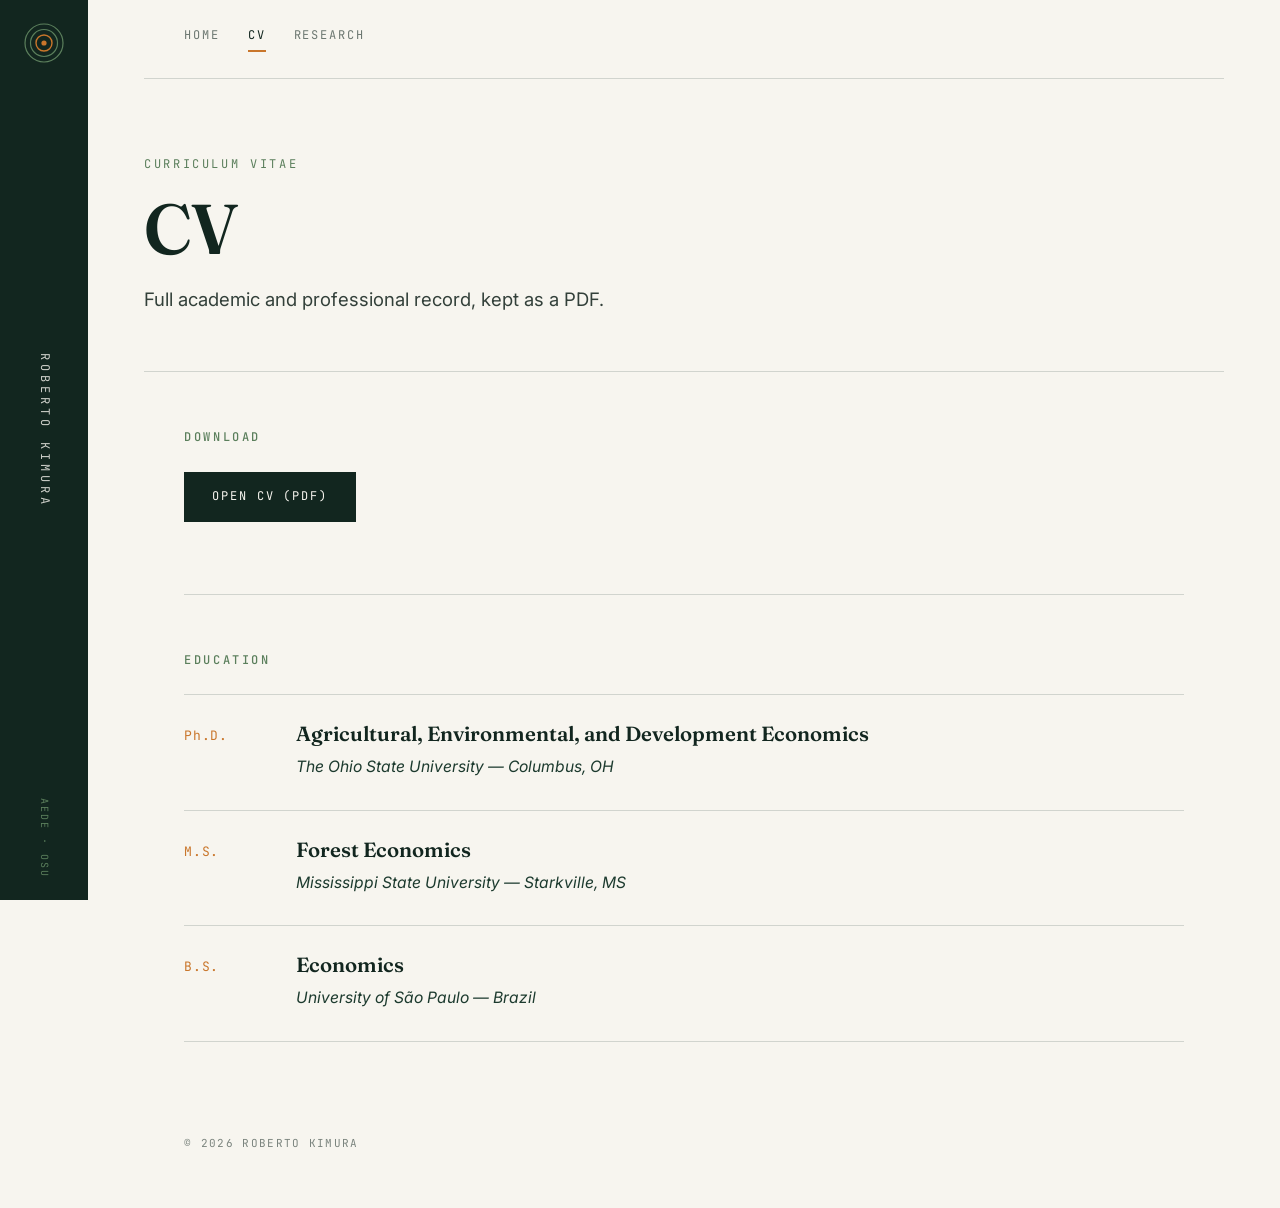
==== cv.html @ 8d96b1d3 "Add files via upload" ====
<!DOCTYPE html>
<html lang="en">
<head>
<meta charset="utf-8">
<meta name="viewport" content="width=device-width, initial-scale=1">
<title>Roberto Kimura — CV</title>
<meta name="description" content="Curriculum vitae of Roberto Kimura.">
<link rel="preconnect" href="https://fonts.googleapis.com">
<link rel="preconnect" href="https://fonts.gstatic.com" crossorigin>
<link href="https://fonts.googleapis.com/css2?family=Fraunces:ital,opsz,wght@0,9..144,500;0,9..144,600;1,9..144,600&family=Inter:wght@400;500&family=JetBrains+Mono:wght@400;500&display=swap" rel="stylesheet">
<link rel="stylesheet" href="style.css">
</head>
<body>

<aside class="rail">
  <svg class="mark" viewBox="0 0 42 42" aria-hidden="true" fill="none">
    <circle cx="21" cy="21" r="19" stroke="#5b7f5c" stroke-width="1.2"/>
    <circle cx="21" cy="21" r="13.5" stroke="#5b7f5c" stroke-width="1.2"/>
    <circle cx="21" cy="21" r="8" stroke="#c9762b" stroke-width="1.4"/>
    <circle cx="21" cy="21" r="2.6" fill="#c9762b"/>
  </svg>
  <span class="vname">Roberto Kimura</span>
  <span class="tick">AEDE · OSU</span>
</aside>

<div class="shell">
  <nav class="top">
    <a href="index.html">Home</a>
    <a href="cv.html" aria-current="page">CV</a>
    <a href="research.html">Research</a>
  </nav>

  <header class="hero wrap">
    <p class="eyebrow">Curriculum vitae</p>
    <h1>CV</h1>
    <p class="lede">Full academic and professional record, kept as a PDF.</p>
  </header>

  <main class="wrap">
    <section>
      <h2>Download</h2>
      <p><a class="cta" href="https://drive.google.com/file/d/1e--mwW4IkMsAcCfAhC7T5F5t-X1VzsdW/view?usp=drive_link">Open CV (PDF)</a></p>
    </section>

    <section>
      <h2>Education</h2>
      <div class="paper">
        <div class="year">Ph.D.</div>
        <div>
          <h3>Agricultural, Environmental, and Development Economics</h3>
          <p class="venue">The Ohio State University — Columbus, OH</p>
        </div>
      </div>
      <div class="paper">
        <div class="year">M.S.</div>
        <div>
          <h3>Forest Economics</h3>
          <p class="venue">Mississippi State University — Starkville, MS</p>
        </div>
      </div>
      <div class="paper">
        <div class="year">B.S.</div>
        <div>
          <h3>Economics</h3>
          <p class="venue">University of São Paulo — Brazil</p>
        </div>
      </div>
    </section>

    <footer>© <span id="y">2026</span> Roberto Kimura</footer>
  </main>
</div>
<script>document.getElementById('y').textContent=new Date().getFullYear()</script>
</body>
</html>
---- style.css ----
:root{
  --pine:#12261f;
  --pine-soft:#1c3a2e;
  --paper:#f7f5ef;
  --paper-dim:#ece8dc;
  --moss:#5b7f5c;
  --amber:#c9762b;
  --ink:#1b1b18;
  --rule:rgba(18,38,31,.16);
  --maxw:1080px;
}

*{box-sizing:border-box}
html{scroll-behavior:smooth}
body{
  margin:0;
  background:var(--paper);
  color:var(--ink);
  font-family:"Inter",system-ui,-apple-system,"Segoe UI",sans-serif;
  font-size:17px;
  line-height:1.65;
  -webkit-font-smoothing:antialiased;
}

a{color:var(--pine);text-decoration:none;border-bottom:1px solid var(--amber)}
a:hover{color:var(--amber)}
a:focus-visible,button:focus-visible{outline:2px solid var(--amber);outline-offset:3px}

/* ---------- rail ---------- */
.rail{
  position:fixed;top:0;left:0;height:100vh;width:88px;
  background:var(--pine);color:var(--paper);
  display:flex;flex-direction:column;align-items:center;
  justify-content:space-between;padding:22px 0;z-index:20;
}
.rail .mark{width:42px;height:42px;display:block}
.rail .vname{
  writing-mode:vertical-rl;text-orientation:mixed;
  font-family:"JetBrains Mono",ui-monospace,monospace;
  font-size:12px;letter-spacing:.34em;text-transform:uppercase;
  color:var(--paper);opacity:.82;
}
.rail .tick{
  font-family:"JetBrains Mono",monospace;font-size:10px;
  letter-spacing:.2em;color:var(--moss);
  writing-mode:vertical-rl;
}

/* ---------- shell ---------- */
.shell{margin-left:88px}
.wrap{max-width:var(--maxw);margin:0 auto;padding:0 40px}

nav.top{
  display:flex;gap:28px;align-items:baseline;
  padding:26px 40px;max-width:var(--maxw);margin:0 auto;
  border-bottom:1px solid var(--rule);
}
nav.top a{
  border:0;font-family:"JetBrains Mono",monospace;
  font-size:12px;letter-spacing:.16em;text-transform:uppercase;
  color:var(--pine);opacity:.6;padding-bottom:4px;
}
nav.top a:hover{opacity:1}
nav.top a[aria-current="page"]{
  opacity:1;border-bottom:2px solid var(--amber);
}

/* ---------- hero ---------- */
.hero{padding:76px 0 56px;border-bottom:1px solid var(--rule)}
.eyebrow{
  font-family:"JetBrains Mono",monospace;font-size:12px;
  letter-spacing:.22em;text-transform:uppercase;color:var(--moss);
  margin:0 0 18px;
}
h1{
  font-family:"Fraunces","Iowan Old Style",Georgia,serif;
  font-weight:600;font-size:clamp(2.6rem,7vw,4.4rem);
  line-height:1.02;letter-spacing:-.02em;margin:0 0 20px;
  color:var(--pine);
}
h1 em{font-style:italic;color:var(--amber)}
.lede{
  font-size:1.16rem;max-width:60ch;margin:0;color:#33403a;
}

/* ---------- sections ---------- */
section{padding:56px 0;border-bottom:1px solid var(--rule)}
section:last-of-type{border-bottom:0}
h2{
  font-family:"JetBrains Mono",monospace;
  font-size:12px;letter-spacing:.22em;text-transform:uppercase;
  color:var(--moss);font-weight:500;margin:0 0 24px;
}
h3{
  font-family:"Fraunces",Georgia,serif;font-weight:600;
  font-size:1.28rem;line-height:1.3;margin:0 0 6px;color:var(--pine);
}
p{margin:0 0 16px;max-width:68ch}

.cols{display:grid;grid-template-columns:1fr 1fr;gap:48px;align-items:start}

.interests{list-style:none;margin:0;padding:0}
.interests li{
  padding:13px 0;border-top:1px solid var(--rule);
  display:flex;gap:16px;align-items:baseline;
}
.interests li:last-child{border-bottom:1px solid var(--rule)}
.interests .n{
  font-family:"JetBrains Mono",monospace;font-size:11px;
  color:var(--amber);letter-spacing:.1em;
}

/* ---------- papers ---------- */
.paper{
  padding:26px 0;border-top:1px solid var(--rule);
  display:grid;grid-template-columns:88px 1fr;gap:24px;
}
.paper:last-child{border-bottom:1px solid var(--rule)}
.paper .year{
  font-family:"JetBrains Mono",monospace;font-size:13px;
  color:var(--amber);letter-spacing:.06em;padding-top:4px;
}
.paper .venue{
  font-style:italic;color:var(--pine-soft);margin:0 0 4px;font-size:.98rem;
}
.paper .who{
  font-size:.93rem;color:#5c6660;margin:0;
}
.status{
  display:inline-block;font-family:"JetBrains Mono",monospace;
  font-size:10px;letter-spacing:.14em;text-transform:uppercase;
  color:var(--moss);border:1px solid var(--moss);
  padding:2px 8px;border-radius:2px;margin-top:8px;
}

/* ---------- links ---------- */
.profiles{display:flex;flex-wrap:wrap;gap:10px;margin-top:8px}
.profiles a{
  border:1px solid var(--rule);border-radius:2px;
  padding:9px 16px;font-family:"JetBrains Mono",monospace;
  font-size:12px;letter-spacing:.1em;text-transform:uppercase;
  background:transparent;transition:background .18s,color .18s,border-color .18s;
}
.profiles a:hover{background:var(--pine);color:var(--paper);border-color:var(--pine)}

.cta{
  display:inline-block;background:var(--pine);color:var(--paper);
  border:0;padding:15px 28px;font-family:"JetBrains Mono",monospace;
  font-size:12px;letter-spacing:.16em;text-transform:uppercase;
  transition:background .18s;
}
.cta:hover{background:var(--amber);color:var(--paper)}

footer{
  padding:36px 0 56px;font-family:"JetBrains Mono",monospace;
  font-size:11px;letter-spacing:.12em;text-transform:uppercase;color:#7b847e;
}

@media(max-width:820px){
  .rail{width:100%;height:56px;flex-direction:row;padding:0 18px;justify-content:flex-start;gap:16px}
  .rail .vname{writing-mode:horizontal-tb;font-size:11px}
  .rail .tick{display:none}
  .rail .mark{width:28px;height:28px}
  .shell{margin-left:0;padding-top:56px}
  .wrap,nav.top{padding-left:22px;padding-right:22px}
  nav.top{gap:18px;flex-wrap:wrap}
  .cols{grid-template-columns:1fr;gap:32px}
  .paper{grid-template-columns:1fr;gap:6px}
}

@media(prefers-reduced-motion:reduce){
  *{animation:none!important;transition:none!important}
  html{scroll-behavior:auto}
}
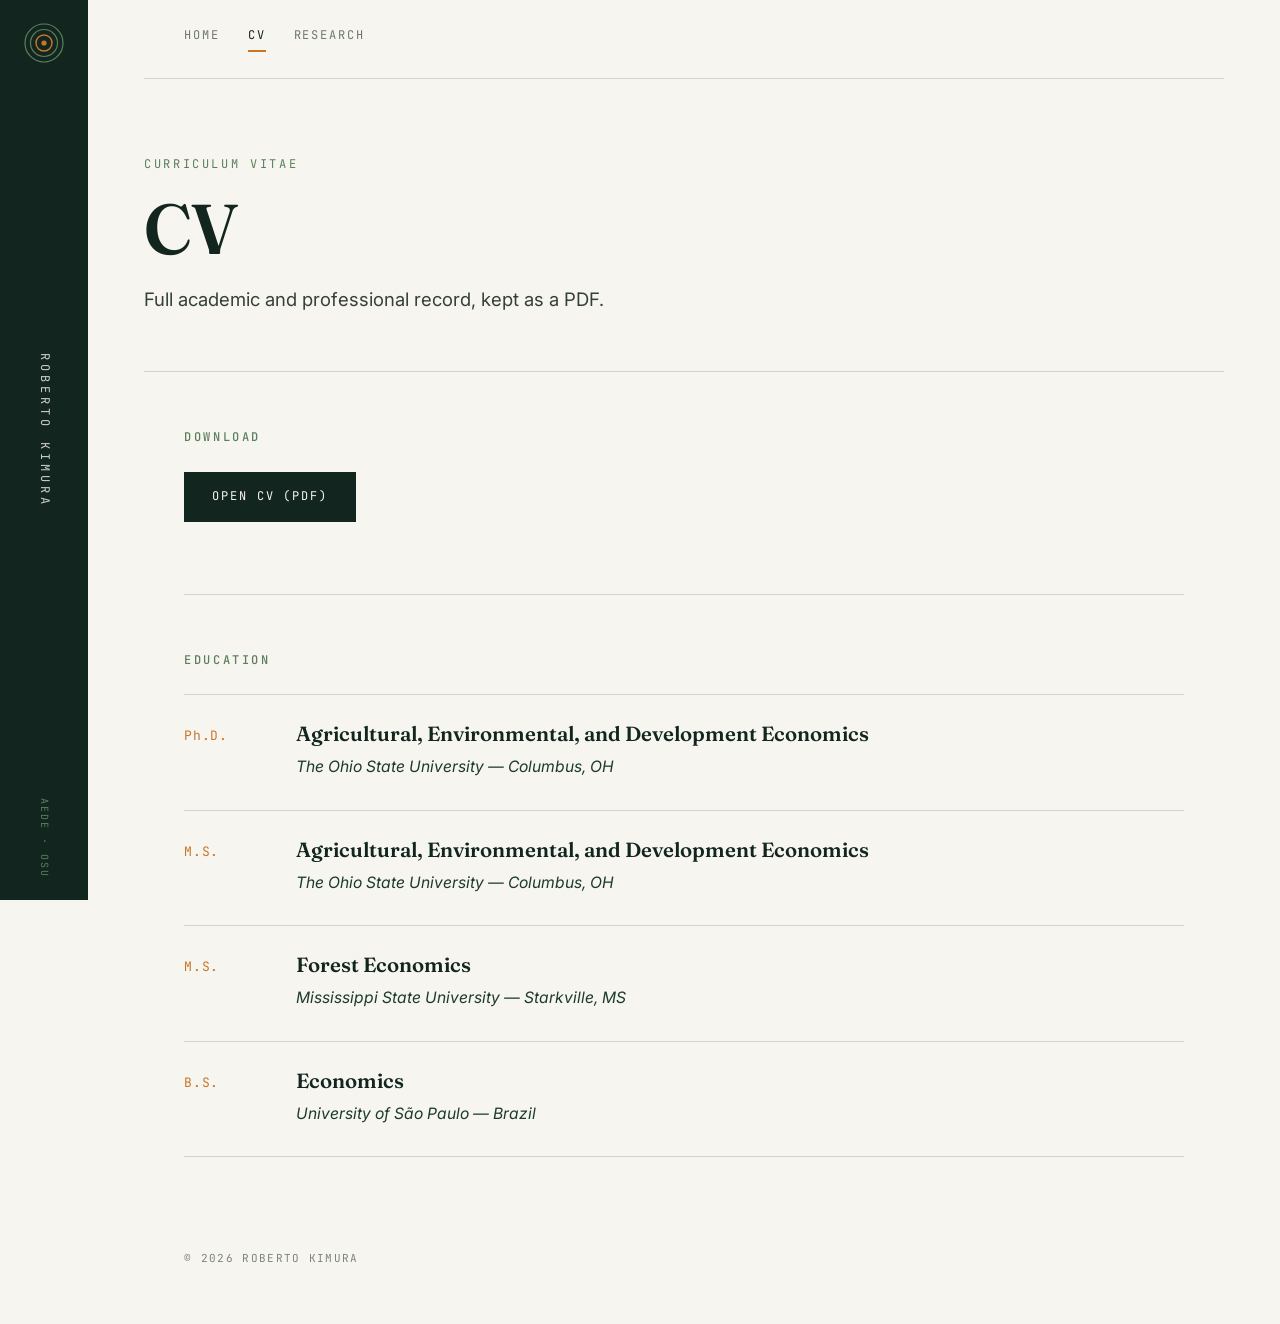
==== commit 22672dfc: "Update cv.html" ====
--- a/cv.html
+++ b/cv.html
@@ -54,6 +54,13 @@
       <div class="paper">
         <div class="year">M.S.</div>
         <div>
+          <h3>Agricultural, Environmental, and Development Economics</h3>
+          <p class="venue">The Ohio State University — Columbus, OH</p>
+        </div>
+      </div>
+      <div class="paper">
+        <div class="year">M.S.</div>
+        <div>
           <h3>Forest Economics</h3>
           <p class="venue">Mississippi State University — Starkville, MS</p>
         </div>
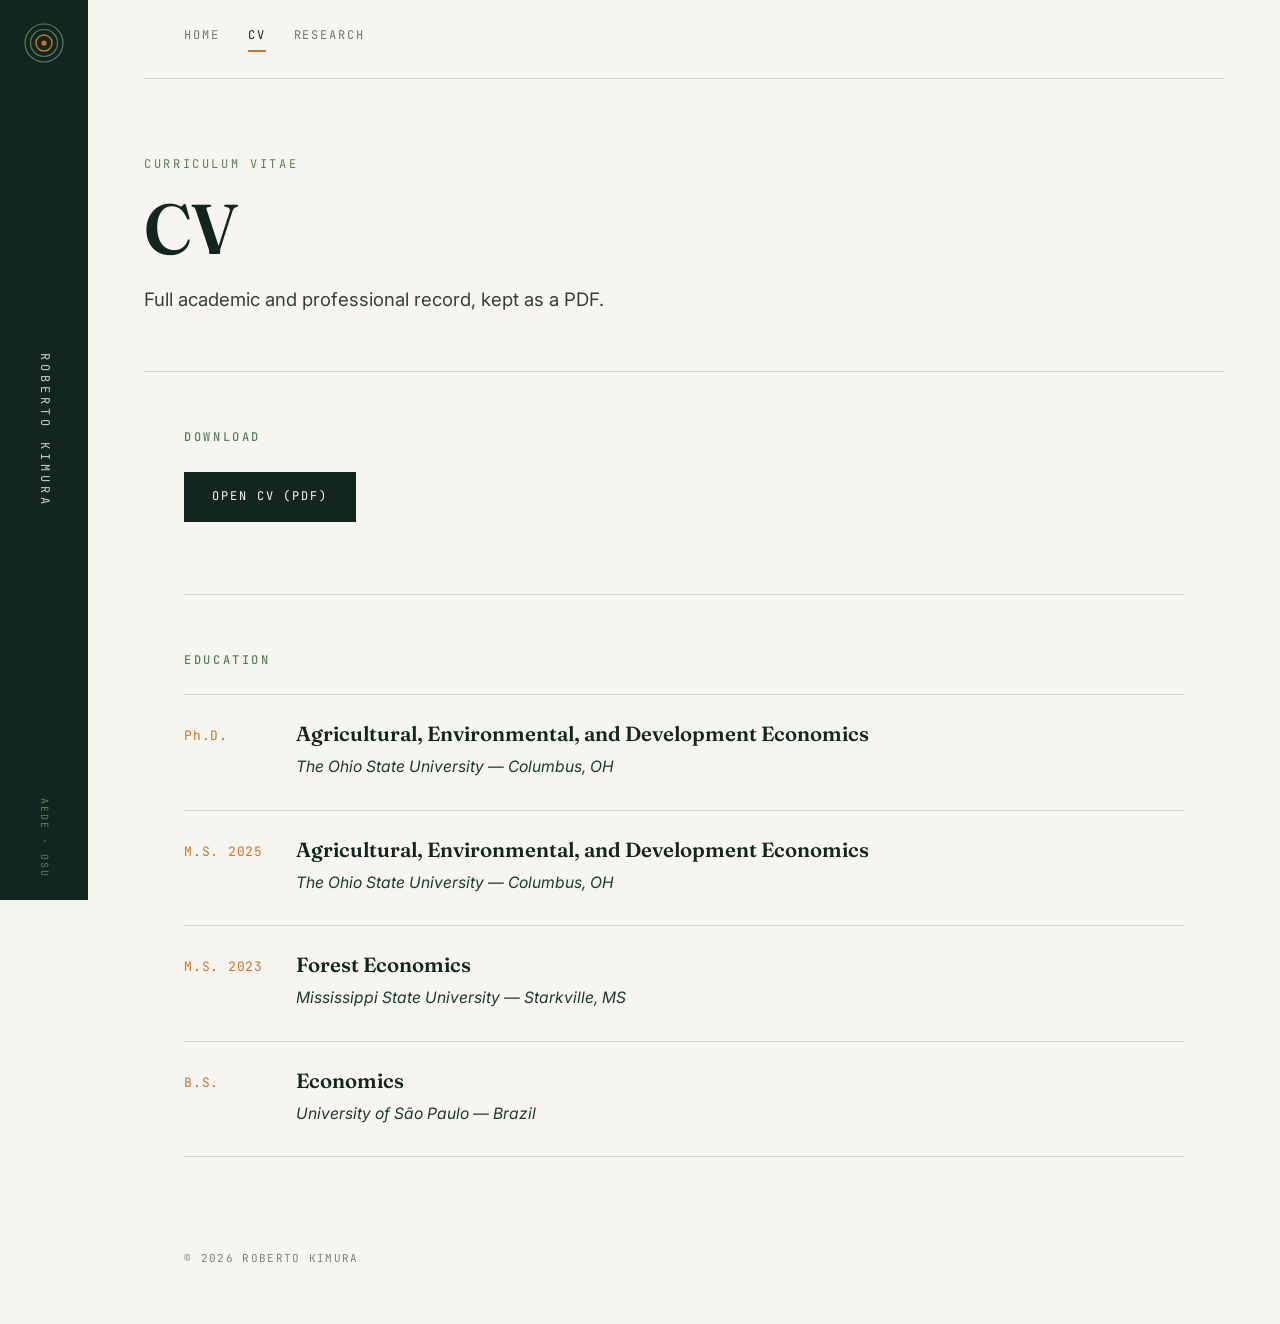
==== commit 2be85657: "Update cv.html" ====
--- a/cv.html
+++ b/cv.html
@@ -52,14 +52,14 @@
         </div>
       </div>
       <div class="paper">
-        <div class="year">M.S.</div>
+        <div class="year">M.S. 2025</div>
         <div>
           <h3>Agricultural, Environmental, and Development Economics</h3>
           <p class="venue">The Ohio State University — Columbus, OH</p>
         </div>
       </div>
       <div class="paper">
-        <div class="year">M.S.</div>
+        <div class="year">M.S. 2023</div>
         <div>
           <h3>Forest Economics</h3>
           <p class="venue">Mississippi State University — Starkville, MS</p>
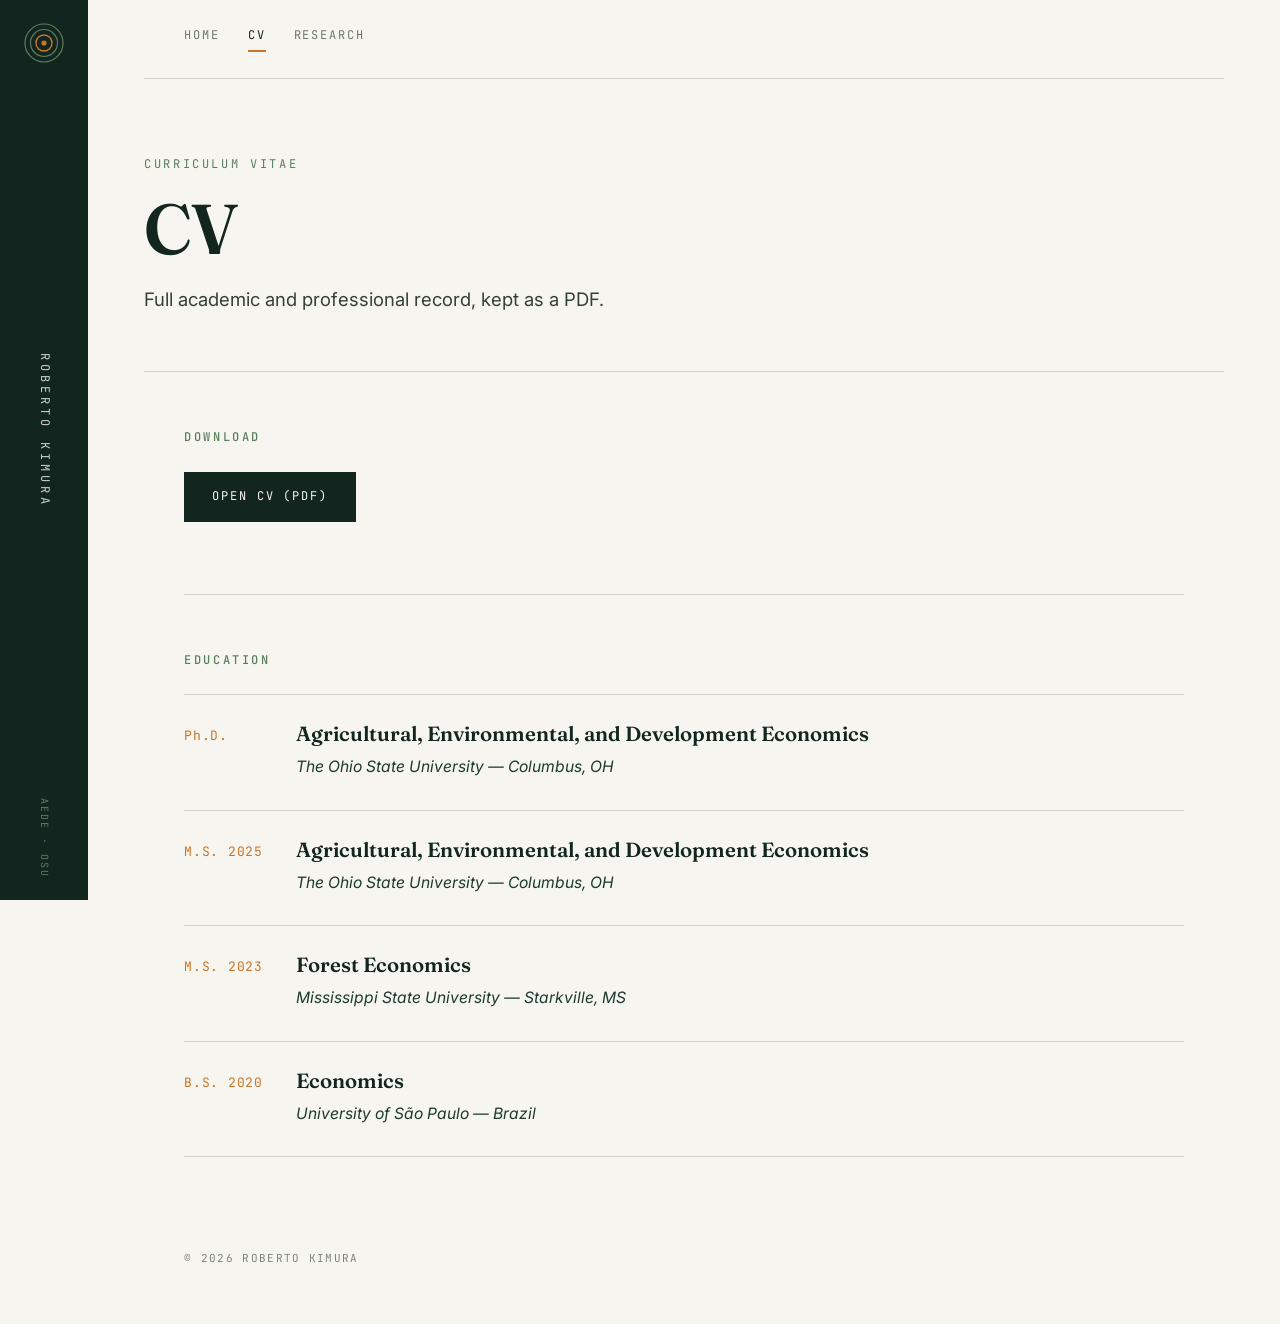
==== commit 2aa4519f: "Update degree year in cv.html" ====
--- a/cv.html
+++ b/cv.html
@@ -66,7 +66,7 @@
         </div>
       </div>
       <div class="paper">
-        <div class="year">B.S.</div>
+        <div class="year">B.S. 2020</div>
         <div>
           <h3>Economics</h3>
           <p class="venue">University of São Paulo — Brazil</p>
